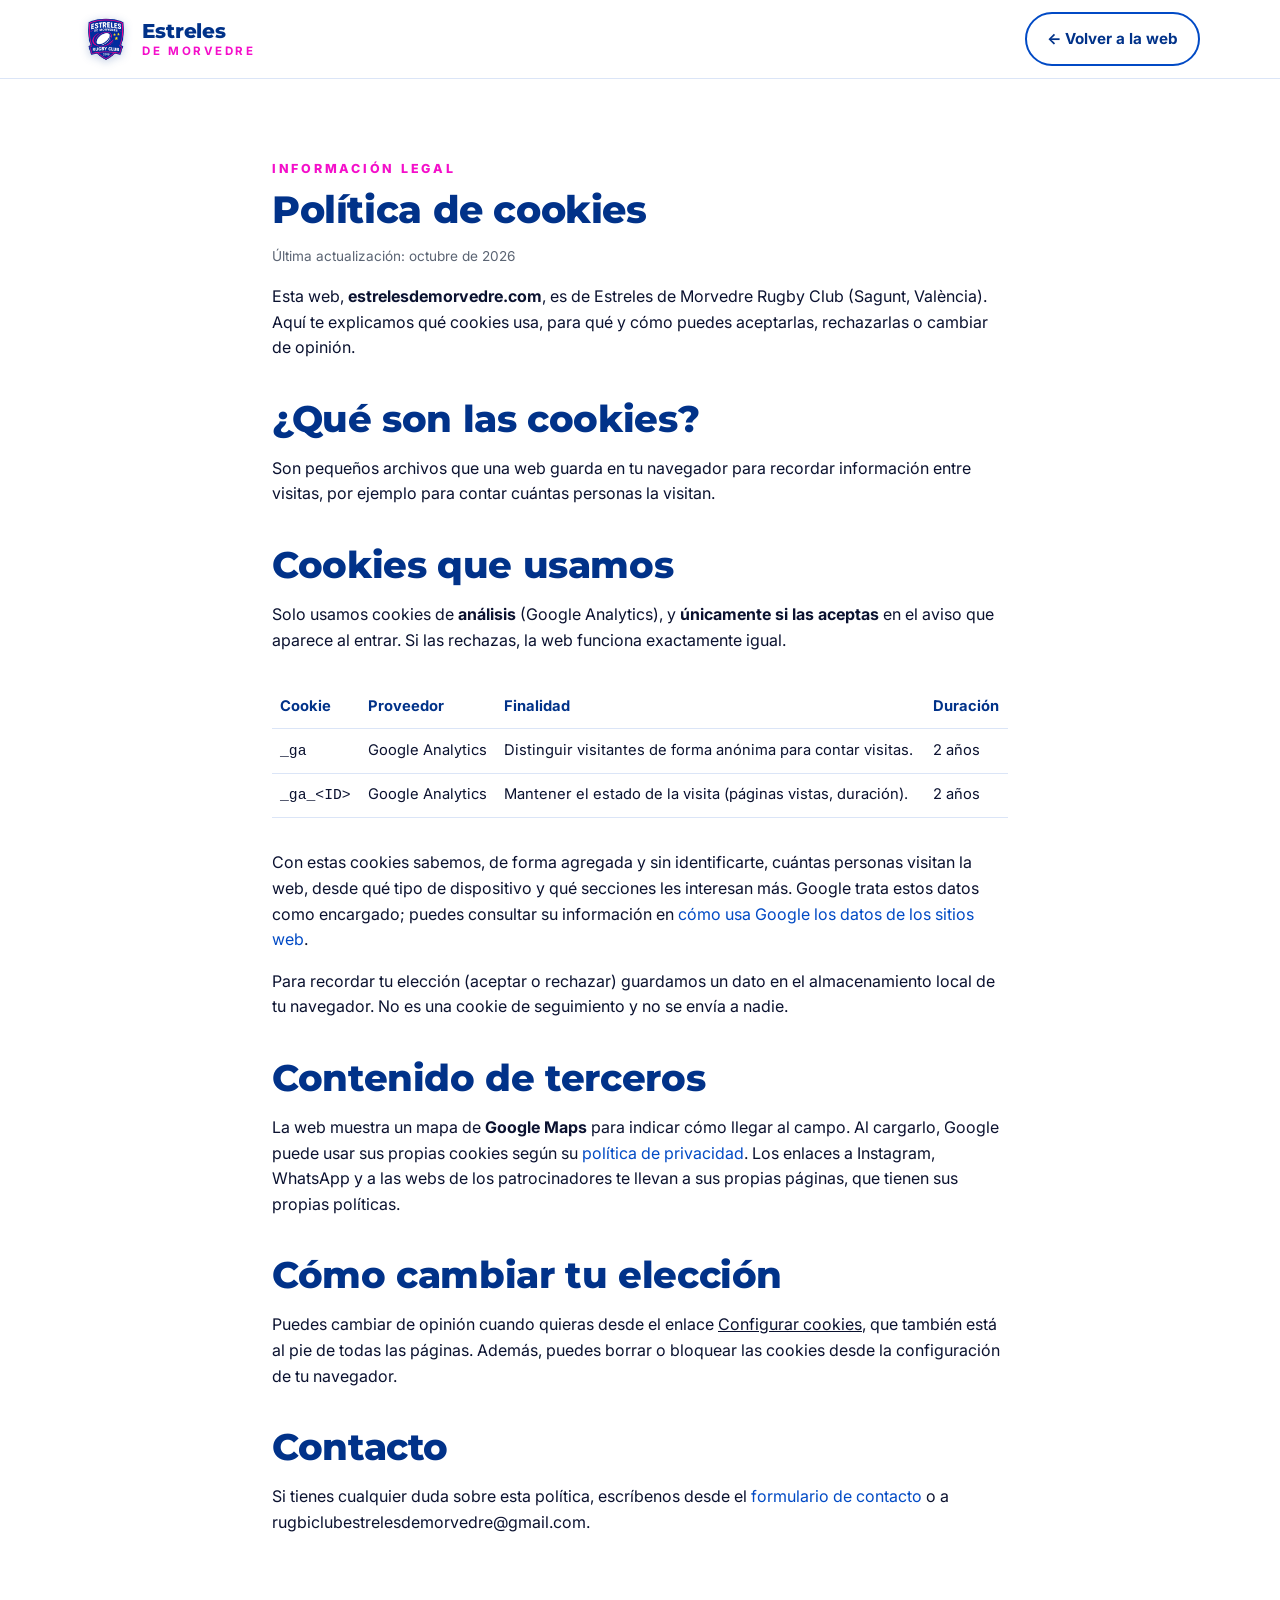
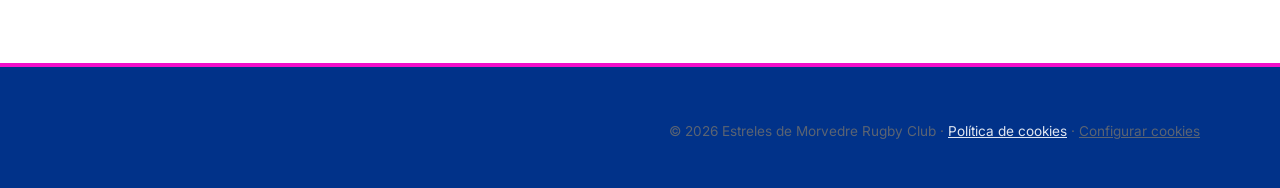
==== cookies.html @ 7569c7f7 "Banner de cookies y Google Analytics con consentimiento previo - Banner "Aceptar / Rechazar" con los" ====
<!doctype html>
<html lang="es">
<head>
  <meta charset="utf-8" />
  <meta name="viewport" content="width=device-width, initial-scale=1" />
  <title>Política de cookies · Estreles de Morvedre Rugby Club</title>
  <meta name="description" content="Qué cookies usa la web de Estreles de Morvedre Rugby Club y cómo gestionarlas." />
  <meta name="theme-color" content="#014AC5" />
  <meta name="format-detection" content="email=no" />
  <meta name="robots" content="noindex, follow" />
  <link rel="canonical" href="https://estrelesdemorvedre.com/cookies.html" />
  <link rel="icon" href="favicon.ico" sizes="16x16 32x32 48x48" />
  <link rel="icon" href="favicon-192.png" type="image/png" sizes="192x192" />
  <link rel="apple-touch-icon" href="apple-touch-icon.png" />
  <link rel="preconnect" href="https://fonts.googleapis.com" />
  <link rel="preconnect" href="https://fonts.gstatic.com" crossorigin />
  <link href="https://fonts.googleapis.com/css2?family=Montserrat:wght@800&family=Inter:wght@400;500;700;800&display=swap" rel="stylesheet" />
  <link rel="stylesheet" href="assets/css/styles.css?v=202610121400" />
  <style>
    .legal { max-width: 46rem; }
    .legal h1 { font-family: var(--font-display); font-weight: 800; color: var(--blue-deep); font-size: clamp(1.8rem, 4vw, 2.4rem); line-height: 1.15; margin: .25rem 0 .5rem; letter-spacing: -.01em; }
    .legal h2 { margin-top: 2.25rem; }
    .legal table { width: 100%; border-collapse: collapse; margin: 1rem 0; font-size: .92rem; }
    .legal th, .legal td { text-align: left; padding: .6rem .5rem; border-bottom: 1px solid var(--line); vertical-align: top; }
    .legal th { color: var(--blue-deep); }
    .legal .table-wrap { overflow-x: auto; }
  </style>
</head>
<body>
  <header class="site-header">
    <div class="container nav-wrap">
      <a href="./" class="brand" aria-label="Estreles de Morvedre Rugby Club, inicio">
        <img class="brand-mark" src="assets/img/escudo.png" alt="" width="56" height="56" />
        <span class="brand-text">
          <strong>Estreles</strong>
          <em>de Morvedre</em>
        </span>
      </a>
      <a class="btn btn-ghost-blue" href="./">← Volver a la web</a>
    </div>
  </header>

  <main class="section">
    <div class="container legal">
      <p class="eyebrow">Información legal</p>
      <h1>Política de cookies</h1>
      <p class="muted small">Última actualización: octubre de 2026</p>

      <p>
        Esta web, <strong>estrelesdemorvedre.com</strong>, es de Estreles de
        Morvedre Rugby Club (Sagunt, València). Aquí te explicamos qué
        cookies usa, para qué y cómo puedes aceptarlas, rechazarlas o
        cambiar de opinión.
      </p>

      <h2>¿Qué son las cookies?</h2>
      <p>
        Son pequeños archivos que una web guarda en tu navegador para
        recordar información entre visitas, por ejemplo para contar cuántas
        personas la visitan.
      </p>

      <h2>Cookies que usamos</h2>
      <p>
        Solo usamos cookies de <strong>análisis</strong> (Google Analytics),
        y <strong>únicamente si las aceptas</strong> en el aviso que aparece
        al entrar. Si las rechazas, la web funciona exactamente igual.
      </p>
      <div class="table-wrap">
        <table>
          <thead>
            <tr><th>Cookie</th><th>Proveedor</th><th>Finalidad</th><th>Duración</th></tr>
          </thead>
          <tbody>
            <tr><td><code>_ga</code></td><td>Google Analytics</td><td>Distinguir visitantes de forma anónima para contar visitas.</td><td>2 años</td></tr>
            <tr><td><code>_ga_&lt;ID&gt;</code></td><td>Google Analytics</td><td>Mantener el estado de la visita (páginas vistas, duración).</td><td>2 años</td></tr>
          </tbody>
        </table>
      </div>
      <p>
        Con estas cookies sabemos, de forma agregada y sin identificarte,
        cuántas personas visitan la web, desde qué tipo de dispositivo y qué
        secciones les interesan más. Google trata estos datos como
        encargado; puedes consultar su información en
        <a href="https://policies.google.com/technologies/partner-sites" target="_blank" rel="noopener">cómo usa Google los datos de los sitios web</a>.
      </p>
      <p>
        Para recordar tu elección (aceptar o rechazar) guardamos un dato en
        el almacenamiento local de tu navegador. No es una cookie de
        seguimiento y no se envía a nadie.
      </p>

      <h2>Contenido de terceros</h2>
      <p>
        La web muestra un mapa de <strong>Google Maps</strong> para indicar
        cómo llegar al campo. Al cargarlo, Google puede usar sus propias
        cookies según su
        <a href="https://policies.google.com/privacy" target="_blank" rel="noopener">política de privacidad</a>.
        Los enlaces a Instagram, WhatsApp y a las webs de los patrocinadores
        te llevan a sus propias páginas, que tienen sus propias políticas.
      </p>

      <h2>Cómo cambiar tu elección</h2>
      <p>
        Puedes cambiar de opinión cuando quieras desde el enlace
        <button type="button" class="link-button" data-cookie-settings>Configurar cookies</button>,
        que también está al pie de todas las páginas. Además, puedes borrar
        o bloquear las cookies desde la configuración de tu navegador.
      </p>

      <h2>Contacto</h2>
      <p>
        Si tienes cualquier duda sobre esta política, escríbenos desde el
        <a href="./#unete">formulario de contacto</a> o a
        rugbiclubestrelesdemorvedre@gmail.com.
      </p>
    </div>
  </main>

  <footer class="site-footer">
    <div class="container">
      <p class="muted small copyright">
        © <span id="year"></span> Estreles de Morvedre Rugby Club ·
        <a href="cookies.html">Política de cookies</a> ·
        <button type="button" class="link-button" data-cookie-settings>Configurar cookies</button>
      </p>
    </div>
  </footer>

  <div class="cookie-banner" id="cookie-banner" role="dialog" aria-live="polite" aria-label="Aviso de cookies" hidden>
    <p class="cookie-banner-text">
      Usamos cookies de <strong>Google Analytics</strong> para saber cuántas
      personas visitan la web y mejorarla. Solo las activamos si nos das
      permiso. <a href="cookies.html">Más información</a>
    </p>
    <div class="cookie-banner-actions">
      <button type="button" class="btn btn-ghost-blue" data-cookie-choice="denied">Rechazar</button>
      <button type="button" class="btn btn-primary" data-cookie-choice="granted">Aceptar</button>
    </div>
  </div>

  <script src="assets/js/main.js?v=202610121400" defer></script>
</body>
</html>
---- assets/css/styles.css ----
:root {
  --font-display: "Montserrat", "Inter", system-ui, sans-serif;
  --blue: #014AC5;
  --blue-deep: #013289;
  --blue-ink: #00256b;
  --pink: #F40FCA;
  --pink-2: #c20ba2;
  --star: #FFD400;
  --ink: #0b1230;
  --paper: #ffffff;
  --paper-2: #f4f6fc;
  --muted: #5b6473;
  --line: rgba(1, 74, 197, 0.14);
  --radius: 14px;
  --shadow: 0 10px 30px rgba(1, 74, 197, 0.12);
  --container: 1120px;
}

* { box-sizing: border-box; }

html { scroll-behavior: smooth; }

body {
  margin: 0;
  font-family: "Inter", system-ui, -apple-system, "Segoe UI", Roboto, sans-serif;
  color: var(--ink);
  background: var(--paper);
  line-height: 1.6;
  -webkit-font-smoothing: antialiased;
}

img { max-width: 100%; display: block; }

a { color: var(--blue); text-decoration: none; }
a:hover { color: var(--pink); }

.container {
  width: min(100% - 2rem, var(--container));
  margin-inline: auto;
}

.skip-link {
  position: absolute;
  left: -9999px;
  top: 0;
  background: var(--blue);
  color: #fff;
  padding: .5rem 1rem;
  z-index: 1000;
}
.skip-link:focus { left: 1rem; top: 1rem; }

/* Header */
.site-header {
  position: sticky;
  top: 0;
  z-index: 50;
  background: rgba(255, 255, 255, 0.94);
  backdrop-filter: saturate(140%) blur(8px);
  border-bottom: 1px solid var(--line);
}

.nav-wrap {
  display: flex;
  align-items: center;
  justify-content: space-between;
  padding: .75rem 0;
  gap: 1rem;
}

.brand {
  display: inline-flex;
  align-items: center;
  gap: .65rem;
  color: var(--blue-deep);
}
.brand:hover { color: var(--blue-deep); }
.brand-mark {
  display: block;
  height: 52px;
  width: 52px;
  flex: none;
  object-fit: contain;
  filter: drop-shadow(0 2px 4px rgba(1, 50, 137, 0.22));
}
.brand-text { display: flex; flex-direction: column; line-height: 1; }
.brand-text strong {
  font-family: var(--font-display);
  font-weight: 800;
  font-size: 1.25rem;
  letter-spacing: -.01em;
  color: var(--blue-deep);
  line-height: 1.15;
}
.brand-text em {
  font-style: normal;
  font-size: .72rem;
  letter-spacing: .22em;
  text-transform: uppercase;
  color: var(--pink);
  margin-top: .2rem;
  font-weight: 700;
}

.primary-nav ul {
  list-style: none;
  display: flex;
  gap: 1.4rem;
  margin: 0; padding: 0;
}
.primary-nav a {
  font-weight: 600;
  font-size: .95rem;
  padding: .35rem 0;
  color: var(--blue-deep);
  border-bottom: 2px solid transparent;
  transition: border-color .15s ease, color .15s ease;
}
.primary-nav a:hover {
  border-color: var(--pink);
  color: var(--pink);
}

.has-dropdown { position: relative; }
.primary-nav .dropdown {
  list-style: none;
  margin: 0;
  padding: 0;
}
@media (min-width: 801px) {
  .has-dropdown .dropdown {
    position: absolute;
    top: 100%;
    left: 0;
    display: none;
    flex-direction: column;
    min-width: 190px;
    background: #fff;
    border: 1px solid var(--line);
    border-radius: 10px;
    box-shadow: var(--shadow);
    padding: .4rem 0;
    z-index: 60;
  }
  .has-dropdown:hover .dropdown,
  .has-dropdown:focus-within .dropdown {
    display: flex;
  }
  .has-dropdown .dropdown a {
    padding: .55rem 1rem;
    border-bottom: 0;
    white-space: nowrap;
  }
}

.nav-toggle {
  display: none;
  background: none;
  border: 0;
  padding: .5rem;
  cursor: pointer;
}
.nav-toggle span {
  display: block;
  width: 24px;
  height: 2px;
  background: var(--blue-deep);
  margin: 5px 0;
  transition: transform .2s ease, opacity .2s ease;
}
.nav-toggle[aria-expanded="true"] span:nth-child(1) { transform: translateY(7px) rotate(45deg); }
.nav-toggle[aria-expanded="true"] span:nth-child(2) { opacity: 0; }
.nav-toggle[aria-expanded="true"] span:nth-child(3) { transform: translateY(-7px) rotate(-45deg); }

@media (max-width: 800px) {
  .nav-toggle { display: block; }
  .primary-nav {
    position: absolute;
    inset: 100% 0 auto 0;
    background: var(--paper);
    border-bottom: 1px solid var(--line);
    box-shadow: var(--shadow);
    max-height: 0;
    overflow: hidden;
    transition: max-height .25s ease;
  }
  .primary-nav.open { max-height: 480px; overflow-y: auto; }
  .primary-nav ul {
    flex-direction: column;
    padding: 1rem;
    gap: .25rem;
  }
  .primary-nav a {
    display: block;
    padding: .65rem 0;
    border-bottom: 1px solid var(--line);
  }
  .has-dropdown .dropdown {
    padding-left: 1rem;
  }
  .has-dropdown .dropdown a {
    font-size: .88rem;
  }
}

/* Hero */
.hero {
  position: relative;
  isolation: isolate;
  color: #fff;
  padding: 7rem 0 6rem;
  min-height: 600px;
  overflow: hidden;
  display: flex;
  align-items: center;
}
.hero-bg {
  position: absolute;
  inset: 0;
  z-index: -2;
  background-image:
    url("../img/hero-team.jpg"),
    linear-gradient(160deg, var(--blue) 0%, var(--blue-deep) 100%);
  background-size: cover, auto;
  background-position: center 40%, center;
  background-repeat: no-repeat;
  transform-origin: center;
  animation: hero-kenburns 22s ease-in-out alternate infinite;
}
.hero::before {
  content: "";
  position: absolute;
  inset: 0;
  z-index: -1;
  pointer-events: none;
  background:
    linear-gradient(180deg, rgba(0, 18, 60, .55) 0%, rgba(0, 18, 60, .35) 35%, rgba(0, 18, 60, .78) 100%),
    radial-gradient(900px 480px at 100% 100%, rgba(244, 15, 202, .28), transparent 60%);
}
@keyframes hero-kenburns {
  from { transform: scale(1) translate(0, 0); }
  to   { transform: scale(1.06) translate(-1%, -1.5%); }
}
@media (prefers-reduced-motion: reduce) {
  .hero-bg { animation: none; }
}

.hero-inner { max-width: 760px; }
.eyebrow {
  text-transform: uppercase;
  letter-spacing: .22em;
  font-size: .78rem;
  color: var(--star);
  margin: 0 0 .6rem;
  font-weight: 800;
}
.hero h1 {
  font-family: var(--font-display);
  font-weight: 800;
  font-size: clamp(2.34rem, 6.24vw, 4.68rem);
  line-height: 1.05;
  letter-spacing: -.01em;
  margin: 0 0 1rem;
  text-shadow: 0 2px 18px rgba(0, 18, 60, .45);
}
.hero h1 .accent {
  background: linear-gradient(90deg, #ffffff 0%, var(--star) 60%, var(--pink) 100%);
  -webkit-background-clip: text;
  background-clip: text;
  color: transparent;
}
.hero .lead {
  font-size: 1.15rem;
  max-width: 56ch;
  color: rgba(255,255,255,.92);
  margin: 0 0 2rem;
  text-shadow: 0 1px 8px rgba(0, 18, 60, .5);
}
.cta-row { display: flex; flex-wrap: wrap; gap: .75rem; }

.btn {
  display: inline-flex;
  align-items: center;
  gap: .5rem;
  font-weight: 700;
  font-size: .95rem;
  padding: .8rem 1.25rem;
  border-radius: 999px;
  border: 2px solid transparent;
  cursor: pointer;
  transition: transform .1s ease, background .15s ease, color .15s ease, border-color .15s ease;
}
.btn:active { transform: translateY(1px); }
.btn-primary {
  background: var(--pink);
  color: #fff;
}
.btn-primary:hover { background: var(--pink-2); color: #fff; }
.btn-ghost {
  border-color: rgba(255,255,255,.55);
  color: #fff;
}
.btn-ghost:hover { border-color: var(--star); color: var(--star); }

/* Sections */
.section { padding: 5rem 0; scroll-margin-top: 70px; }
.anchor-alias {
  display: block;
  position: relative;
  top: -70px;
  height: 0;
}
.section-alt { background: var(--paper-2); }
.section h2 {
  font-family: var(--font-display);
  font-weight: 800;
  font-size: clamp(1.56rem, 3.43vw, 2.34rem);
  letter-spacing: -.01em;
  margin: 0 0 1rem;
  color: var(--blue-deep);
  line-height: 1.15;
}
.section .eyebrow { color: var(--pink); }

.two-col {
  display: grid;
  grid-template-columns: 1.1fr .9fr;
  gap: 3rem;
  align-items: start;
}
@media (max-width: 800px) {
  .two-col { grid-template-columns: 1fr; gap: 2rem; }
}

.bullets {
  margin: 1rem 0 1.5rem;
  padding: 0;
  list-style: none;
}
.bullets li {
  position: relative;
  padding-left: 1.5rem;
  margin: .35rem 0;
}
.bullets li::before {
  content: "★";
  position: absolute;
  left: 0;
  top: 0;
  color: var(--pink);
  font-size: .9rem;
}

.stats {
  display: grid;
  grid-template-columns: repeat(2, minmax(0, 1fr));
  gap: 1rem;
  background: #fff;
  padding: 1.25rem;
  border-radius: var(--radius);
  border: 1px solid var(--line);
  box-shadow: var(--shadow);
}
.stat {
  display: flex;
  flex-direction: column;
  padding: .75rem;
  border-radius: 10px;
  background: var(--paper-2);
}
.stat .num {
  font-family: var(--font-display);
  font-weight: 800;
  font-size: 1.87rem;
  color: var(--blue);
  line-height: 1;
}
.stat .label {
  font-size: .8rem;
  color: var(--muted);
  text-transform: uppercase;
  letter-spacing: .14em;
  margin-top: .25rem;
}

/* Cards */
.cards {
  display: grid;
  grid-template-columns: repeat(3, 1fr);
  gap: 1.25rem;
  margin-top: 1.75rem;
}
@media (max-width: 900px) { .cards { grid-template-columns: 1fr; } }
.card {
  background: #fff;
  border: 1px solid var(--line);
  border-radius: var(--radius);
  padding: 1.5rem;
  box-shadow: var(--shadow);
  transition: transform .15s ease, box-shadow .15s ease, border-color .15s ease;
  position: relative;
  overflow: hidden;
}
.card::before {
  content: "";
  position: absolute;
  inset: 0 0 auto 0;
  height: 4px;
  background: linear-gradient(90deg, var(--blue) 0%, var(--pink) 100%);
}
.card:hover { transform: translateY(-2px); box-shadow: 0 16px 36px rgba(1,74,197,.18); border-color: rgba(244,15,202,.25); }
.card h3 {
  font-family: var(--font-display);
  font-weight: 800;
  font-size: 1.25rem;
  letter-spacing: -.01em;
  margin: 0 0 .35rem;
  color: var(--blue-deep);
  line-height: 1.15;
}
.card p { margin: 0 0 1rem; color: #2c3645; }
.card-link { font-weight: 700; color: var(--pink); }
.card-link:hover { color: var(--pink-2); }

/* Matches */
.matches {
  margin-top: 1.5rem;
  display: grid;
  gap: .75rem;
}
.match {
  display: grid;
  grid-template-columns: auto minmax(0, 1fr) auto;
  gap: 1.25rem;
  align-items: center;
  background: #fff;
  border: 1px solid var(--line);
  border-radius: var(--radius);
  padding: 1rem 1.25rem;
  box-shadow: var(--shadow);
}
.match-date {
  display: flex;
  flex-direction: column;
  align-items: center;
  background: var(--blue);
  color: #fff;
  border-radius: 10px;
  padding: .5rem .75rem;
  min-width: 64px;
}
.match-date .day {
  font-family: var(--font-display);
  font-weight: 800;
  font-size: 1.33rem;
  line-height: 1;
}
.match-date .month {
  font-size: .72rem;
  letter-spacing: .18em;
  text-transform: uppercase;
  color: var(--star);
}
.match-info p { margin: .1rem 0; }
.match-comp { font-size: .8rem; color: var(--muted); text-transform: uppercase; letter-spacing: .14em; }
.match-teams { font-size: 1.05rem; }
.match-meta { color: var(--muted); font-size: .9rem; }
.badge {
  font-size: .75rem;
  font-weight: 700;
  letter-spacing: .12em;
  text-transform: uppercase;
  padding: .35rem .6rem;
  border-radius: 999px;
}
.badge-home { background: var(--pink); color: #fff; }
.badge-away { background: rgba(1,74,197,.1); color: var(--blue-deep); }

@media (max-width: 600px) {
  .match { grid-template-columns: auto minmax(0, 1fr); }
  .match .badge { grid-column: 2; justify-self: start; }
}

/* Quote */
.quote {
  background: var(--blue-deep);
  color: #fff;
  border-radius: var(--radius);
  padding: 2rem;
  position: relative;
  overflow: hidden;
}
.quote::before {
  content: "“";
  position: absolute;
  top: -.4rem;
  left: .8rem;
  font-size: 7rem;
  color: var(--pink);
  line-height: 1;
  opacity: .55;
  font-family: Georgia, serif;
}
.quote blockquote {
  margin: 0 0 1rem;
  font-size: 1.15rem;
  font-style: italic;
  position: relative;
}
.quote cite {
  font-style: normal;
  color: var(--star);
  font-size: .9rem;
  letter-spacing: .04em;
}

/* Contact */
.contact-list {
  list-style: none;
  padding: 0;
  margin: 1rem 0 0;
  display: grid;
  gap: .5rem;
}
.contact-list li {
  display: grid;
  grid-template-columns: 130px minmax(0, 1fr);
  gap: 1rem;
  padding: .6rem 0;
  border-bottom: 1px dashed var(--line);
}
.contact-list li > a,
.contact-list .contact-email {
  overflow-wrap: anywhere;
}
.contact-list span {
  text-transform: uppercase;
  letter-spacing: .14em;
  font-size: .78rem;
  color: var(--muted);
}

.contact-form {
  background: #fff;
  border: 1px solid var(--line);
  border-radius: var(--radius);
  padding: 1.5rem;
  box-shadow: var(--shadow);
  display: grid;
  gap: 1rem;
}
.contact-form label {
  display: flex;
  flex-direction: column;
  gap: .35rem;
  font-size: .85rem;
  font-weight: 600;
  color: var(--blue-deep);
}
.contact-form input,
.contact-form textarea {
  font: inherit;
  padding: .7rem .85rem;
  border: 1px solid var(--line);
  border-radius: 10px;
  background: var(--paper-2);
  color: var(--ink);
  transition: border-color .15s ease, box-shadow .15s ease;
}
.contact-form input:focus,
.contact-form textarea:focus {
  outline: none;
  border-color: var(--pink);
  box-shadow: 0 0 0 3px rgba(244, 15, 202, .22);
}

.form-honey {
  position: absolute;
  left: -9999px;
  width: 1px;
  height: 1px;
  opacity: 0;
}
.form-status {
  margin: 0;
  padding: .75rem 1rem;
  border-radius: 10px;
  font-size: .95rem;
  font-weight: 600;
  overflow-wrap: anywhere;
}
.form-status--ok { background: rgba(37, 211, 102, .12); color: #0f6b35; }
.form-status--error { background: rgba(244, 15, 202, .1); color: #8a0a73; }
.contact-form button[disabled] { opacity: .7; cursor: progress; }

.form-actions {
  display: flex;
  flex-wrap: wrap;
  gap: .6rem;
}
.btn-whatsapp {
  background: #25D366;
  color: #fff;
  border: 2px solid transparent;
}
.btn-whatsapp:hover {
  background: #1ebe57;
  color: #fff;
}

/* Floating WhatsApp pill */
.wa-float {
  position: fixed;
  right: 1rem;
  bottom: 1rem;
  z-index: 60;
  display: inline-flex;
  align-items: center;
  gap: .5rem;
  background: #25D366;
  color: #fff;
  font-weight: 700;
  font-size: .9rem;
  padding: .75rem 1rem;
  border-radius: 999px;
  box-shadow: 0 10px 25px rgba(37, 211, 102, .45);
  transition: transform .25s ease, box-shadow .15s ease, background .15s ease, opacity .25s ease;
}
.wa-float--hidden {
  opacity: 0;
  pointer-events: none;
  transform: translateY(24px) scale(.85);
}
.wa-float:hover,
.wa-float:focus-visible {
  background: #1ebe57;
  color: #fff;
  transform: translateY(-2px);
  box-shadow: 0 14px 30px rgba(37, 211, 102, .55);
  outline: none;
}
.wa-float svg { flex: none; }
@media (max-width: 600px) {
  .wa-float {
    bottom: max(1rem, env(safe-area-inset-bottom));
    right: max(1rem, env(safe-area-inset-right));
    padding: .75rem;
    border-radius: 999px;
    aspect-ratio: 1 / 1;
    width: 52px;
    height: 52px;
    justify-content: center;
  }
  .wa-float-label { display: none; }
}

/* Section heading block (used by Eventos & Patrocinadores) */
.section-head { max-width: 65ch; margin-bottom: 2rem; }
.section-lead { font-size: 1.05rem; margin-top: .25rem; }

/* Events */
.event {
  background: #fff;
  border: 1px solid var(--line);
  border-radius: var(--radius);
  overflow: hidden;
  box-shadow: var(--shadow);
  display: grid;
  grid-template-columns: 1fr;
  position: relative;
}
.event::before {
  content: "";
  position: absolute;
  inset: 0 0 auto 0;
  height: 4px;
  background: linear-gradient(90deg, var(--blue) 0%, var(--pink) 100%);
  z-index: 1;
}
.event-media {
  position: relative;
  aspect-ratio: 16 / 9;
  background-image:
    url("../img/event-1.jpg"),
    linear-gradient(135deg, var(--blue) 0%, var(--blue-deep) 60%, var(--pink) 130%);
  background-size: cover, auto;
  background-position: center, center;
  background-repeat: no-repeat;
}
.event-tag {
  position: absolute;
  top: 1rem;
  left: 1rem;
  background: var(--pink);
  color: #fff;
  font-size: .72rem;
  font-weight: 800;
  letter-spacing: .14em;
  text-transform: uppercase;
  padding: .35rem .65rem;
  border-radius: 999px;
  z-index: 2;
}
.event-tag-past {
  background: var(--blue);
}
.event-media-photo {
  background: var(--paper-2);
  overflow: hidden;
}
.event-media-photo img {
  width: 100%;
  height: 100%;
  object-fit: cover;
  display: block;
}

/* Event gallery */
.event-gallery {
  margin-top: 2.5rem;
  padding-top: 2rem;
  border-top: 1px solid var(--line);
  scroll-margin-top: 80px;
}
.event-gallery-head { margin-bottom: 1rem; }
.event-gallery-head h4 {
  font-family: var(--font-display);
  font-weight: 800;
  font-size: 1.17rem;
  letter-spacing: -.01em;
  color: var(--blue-deep);
  margin: 0 0 .15rem;
  line-height: 1.15;
}

/* Crónicas (event past editions) — mobile first */
.cronicas {
  display: grid;
  gap: 1.5rem;
}
.cronica {
  background: #fff;
  border: 1px solid var(--line);
  border-radius: var(--radius);
  overflow: hidden;
  box-shadow: var(--shadow);
  padding: 1.5rem 1.25rem;
  display: grid;
  gap: 1.1rem;
  position: relative;
}
.cronica::before {
  content: "";
  position: absolute;
  inset: 0 0 auto 0;
  height: 4px;
  background: linear-gradient(90deg, var(--blue) 0%, var(--pink) 100%);
}
.cronica-head {
  display: grid;
  gap: .4rem;
}
.cronica-head .event-tag {
  position: static;
  width: fit-content;
}
.cronica-title {
  font-family: var(--font-display);
  font-weight: 800;
  font-size: clamp(1.48rem, 4.68vw, 2.03rem);
  letter-spacing: -.01em;
  color: var(--blue-deep);
  margin: 0;
  line-height: 1;
}
.cronica-meta {
  margin: 0;
  color: var(--muted);
  font-weight: 600;
  font-size: .92rem;
}
.cronica-hero {
  display: block;
  aspect-ratio: 16 / 10;
  border-radius: 10px;
  overflow: hidden;
  background: var(--paper-2);
}
.cronica-hero img {
  width: 100%;
  height: 100%;
  object-fit: cover;
  display: block;
  transition: transform .35s ease;
}
.cronica-hero:hover img { transform: scale(1.02); }
.cronica-desc {
  margin: 0;
  color: #2c3645;
  line-height: 1.55;
}
.cronica-photos { display: grid; gap: 1rem; }
.cronica-toggle { justify-self: start; }
.cronica-photos .gallery-grid[data-collapsed="true"] a:nth-child(n+7) {
  display: none;
}

@media (min-width: 700px) {
  .cronica { padding: 2rem; gap: 1.5rem; }
  .cronica-hero { aspect-ratio: 16 / 9; }
  .cronica-photos .gallery-grid { grid-template-columns: repeat(3, 1fr); }
  .cronica-photos .gallery-grid[data-collapsed="true"] a:nth-child(n+7) { display: none; }
}

@media (min-width: 1000px) {
  .cronicas { gap: 2rem; }
  .cronica { padding: 2.25rem 2.5rem; }
  .cronica-photos .gallery-grid { grid-template-columns: repeat(4, 1fr); }
  .cronica-photos .gallery-grid[data-collapsed="true"] a:nth-child(-n+8) { display: block; }
  .cronica-photos .gallery-grid[data-collapsed="true"] a:nth-child(n+9) { display: none; }
}

.gallery-grid {
  display: grid;
  grid-template-columns: repeat(2, 1fr);
  gap: .5rem;
}
@media (min-width: 600px) {
  .gallery-grid { grid-template-columns: repeat(3, 1fr); gap: .75rem; }
}
@media (min-width: 900px) {
  .gallery-grid { grid-template-columns: repeat(4, 1fr); }
}
.gallery-grid a {
  display: block;
  aspect-ratio: 1 / 1;
  overflow: hidden;
  border-radius: 10px;
  background: var(--paper-2);
  position: relative;
}
.gallery-grid img {
  width: 100%;
  height: 100%;
  object-fit: cover;
  display: block;
  transition: transform .3s ease, filter .2s ease;
}
.gallery-grid a:hover img,
.gallery-grid a:focus-visible img {
  transform: scale(1.05);
  filter: brightness(1.05);
}
.gallery-grid a::after {
  content: "↗";
  position: absolute;
  top: .5rem;
  right: .5rem;
  width: 28px;
  height: 28px;
  display: grid;
  place-items: center;
  background: rgba(1, 50, 137, .85);
  color: #fff;
  border-radius: 999px;
  font-size: .9rem;
  opacity: 0;
  transition: opacity .15s ease;
}
.gallery-grid a:hover::after,
.gallery-grid a:focus-visible::after {
  opacity: 1;
}

/* Lightbox (visor de fotos de galería) */
.lightbox {
  position: fixed;
  inset: 0;
  z-index: 1000;
  display: flex;
  align-items: center;
  justify-content: center;
  background: rgba(6, 8, 20, 0.92);
  animation: lightbox-fade .18s ease;
}
.lightbox[hidden] { display: none; }
@keyframes lightbox-fade {
  from { opacity: 0; }
  to { opacity: 1; }
}
.lightbox-stage {
  position: relative;
  width: min(92vw, 1100px);
  max-height: 90vh;
  display: grid;
  justify-items: center;
  gap: .75rem;
}
.lightbox-img {
  max-width: 100%;
  max-height: 82vh;
  width: auto;
  height: auto;
  object-fit: contain;
  border-radius: 8px;
  box-shadow: 0 20px 60px rgba(0, 0, 0, .5);
  background: #0b1230;
}
.lightbox-counter {
  margin: 0;
  color: #fff;
  font-weight: 600;
  font-size: .9rem;
  letter-spacing: .02em;
}
.lightbox-close,
.lightbox-nav {
  position: fixed;
  border: none;
  background: rgba(255, 255, 255, .12);
  color: #fff;
  cursor: pointer;
  display: grid;
  place-items: center;
  line-height: 1;
  transition: background .15s ease, transform .15s ease;
}
.lightbox-close:hover,
.lightbox-nav:hover {
  background: var(--pink);
}
.lightbox-close:focus-visible,
.lightbox-nav:focus-visible {
  outline: 2px solid var(--star);
  outline-offset: 2px;
}
.lightbox-close {
  top: 1rem;
  right: 1rem;
  width: 44px;
  height: 44px;
  border-radius: 999px;
  font-size: 1.6rem;
}
.lightbox-nav {
  top: 50%;
  transform: translateY(-50%);
  width: 48px;
  height: 48px;
  border-radius: 999px;
  font-size: 2rem;
}
.lightbox-nav:hover { transform: translateY(-50%) scale(1.08); }
.lightbox-prev { left: 1rem; }
.lightbox-next { right: 1rem; }
.lightbox-nav[hidden] { display: none; }

@media (min-width: 700px) {
  .lightbox-close { top: 1.5rem; right: 1.5rem; }
  .lightbox-prev { left: 1.5rem; }
  .lightbox-next { right: 1.5rem; }
}

.event-body {
  padding: 1.75rem;
  display: grid;
  align-content: start;
}
.event-when {
  margin: 0 0 .4rem;
  font-weight: 600;
  font-size: .9rem;
}
.event-title {
  font-family: var(--font-display);
  font-weight: 800;
  font-size: clamp(1.25rem, 2.34vw, 1.72rem);
  letter-spacing: -.01em;
  margin: 0 0 .35rem;
  color: var(--blue-deep);
  line-height: 1.15;
}
.event-location { margin: 0 0 .9rem; color: var(--muted); font-weight: 500; }
.event-desc { margin: 0 0 1.25rem; color: #2c3645; }
.event-cta { display: flex; gap: .6rem; flex-wrap: wrap; }

@media (min-width: 800px) {
  .event-featured { grid-template-columns: 5fr 7fr; }
  .event-featured .event-media { aspect-ratio: auto; min-height: 100%; }
  .event-body { padding: 2.25rem 2.5rem; }
}

.btn-ghost-blue {
  border-color: var(--blue);
  color: var(--blue-deep);
  background: transparent;
}
.btn-ghost-blue:hover {
  border-color: var(--pink);
  color: var(--pink);
}

/* Categorías inferiores subsections */
.subsection { scroll-margin-top: 90px; }
.subsection + .subsection { margin-top: 3rem; }
.section-photo {
  display: block;
  width: 100%;
  height: auto;
  aspect-ratio: 4 / 3;
  object-fit: cover;
  border-radius: var(--radius);
  box-shadow: var(--shadow);
}
/* Mantiene visible la firma del fotógrafo (abajo a la derecha) al recortar a 4:3 */
.section-photo-right { object-position: right center; }
.media-placeholder {
  aspect-ratio: 4 / 3;
  border-radius: var(--radius);
  border: 1px dashed var(--line);
  background: var(--paper-2);
  display: grid;
  place-items: center;
  color: var(--muted);
  font-weight: 600;
  text-align: center;
}
.cronica-upcoming { margin-bottom: 1.5rem; }

/* Sponsors */
.sponsors-intro {
  font-size: 1.1rem;
  line-height: 1.65;
  max-width: 70ch;
  color: #2c3645;
  margin: 0 0 2.25rem;
}
.sponsors-intro strong { color: var(--blue-deep); }

.sponsor-grid {
  display: grid;
  grid-template-columns: repeat(2, minmax(0, 1fr));
  gap: 1rem;
}
@media (min-width: 600px) { .sponsor-grid { grid-template-columns: repeat(3, minmax(0, 1fr)); } }
@media (min-width: 900px) { .sponsor-grid { grid-template-columns: repeat(4, minmax(0, 1fr)); } }

.sponsor {
  background: #fff;
  border: 1px solid var(--line);
  border-radius: var(--radius);
  padding: 1.25rem;
  aspect-ratio: 4 / 3;
  display: grid;
  place-items: center;
  text-align: center;
  text-decoration: none;
  color: var(--blue-deep);
  transition: transform .15s ease, border-color .15s ease, box-shadow .15s ease;
}
.sponsor:hover {
  transform: translateY(-2px);
  border-color: rgba(244, 15, 202, .35);
  box-shadow: 0 12px 28px rgba(1, 74, 197, .14);
}
/* Cada logo lleva su --w (en index.html), calculado para que todos
   ocupen más o menos la misma superficie sea cual sea su proporción. */
.sponsor img {
  width: var(--w, 70%);
  height: auto;
}
.sponsor-name {
  font-family: var(--font-display);
  font-weight: 800;
  font-size: 1.09rem;
  letter-spacing: -.01em;
  color: var(--muted);
  margin: 0;
  line-height: 1.15;
}

.sponsor-cta {
  background: linear-gradient(135deg, var(--blue) 0%, var(--blue-deep) 100%);
  color: #fff;
  border: 0;
  padding: 1.25rem;
  display: flex;
  flex-direction: column;
  justify-content: center;
  align-items: center;
}
.sponsor-cta:hover { color: var(--star); border-color: transparent; }
.sponsor-cta .sponsor-cta-title {
  font-family: var(--font-display);
  font-weight: 800;
  font-size: 1.17rem;
  letter-spacing: -.01em;
  margin: 0 0 .25rem;
  color: inherit;
  line-height: 1.15;
}
.sponsor-cta .sponsor-cta-text {
  font-size: .85rem;
  line-height: 1.4;
  color: rgba(255, 255, 255, .85);
  margin: 0;
}
.sponsor-cta:hover .sponsor-cta-text { color: rgba(255, 255, 255, .95); }
@media (max-width: 599px) {
  /* Que la tarjeta de patrocinio no quede más alta que las de los logos */
  .sponsor-cta { padding: .75rem; }
  .sponsor-cta .sponsor-cta-title { font-size: .95rem; }
  .sponsor-cta .sponsor-cta-text { font-size: .75rem; }
}

/* Map */
.map-block {
  margin-top: 3rem;
  padding-top: 2rem;
  border-top: 1px solid var(--line);
}
.map-head {
  display: flex;
  flex-direction: column;
  align-items: flex-start;
  gap: 1rem;
  margin-bottom: 1.25rem;
}
.map-head .eyebrow { margin-bottom: .35rem; }
.map-title {
  font-family: var(--font-display);
  font-weight: 800;
  font-size: clamp(1.17rem, 2.65vw, 1.56rem);
  letter-spacing: -.01em;
  color: var(--blue-deep);
  margin: 0;
  line-height: 1.15;
}
.map-embed {
  position: relative;
  width: 100%;
  aspect-ratio: 4 / 3;
  border-radius: var(--radius);
  overflow: hidden;
  border: 1px solid var(--line);
  box-shadow: var(--shadow);
  background: var(--paper-2);
}
.map-embed iframe {
  position: absolute;
  inset: 0;
  width: 100%;
  height: 100%;
  border: 0;
}
@media (min-width: 700px) {
  .map-head {
    flex-direction: row;
    align-items: flex-end;
    justify-content: space-between;
  }
  .map-embed { aspect-ratio: 16 / 9; }
}

/* Footer */
.site-footer {
  background: var(--blue-deep);
  color: rgba(255,255,255,.88);
  padding: 2.5rem 0 2rem;
  margin-top: 2rem;
  border-top: 4px solid var(--pink);
}
.site-footer a { color: rgba(255,255,255,.88); }
.site-footer a:hover { color: var(--star); }
.footer-map {
  margin: .9rem 0 0;
  display: grid;
  gap: .5rem;
}
.footer-map iframe {
  display: block;
  width: 100%;
  aspect-ratio: 16 / 9;
  border: 0;
  border-radius: 10px;
  filter: saturate(.9);
}
.footer-map-link {
  justify-self: start;
  font-weight: 600;
}
.footer-social {
  display: flex;
  align-items: center;
  justify-content: space-between;
  gap: 1rem;
  margin: .9rem 0 0;
  font-size: .85rem;
  font-weight: 600;
  color: rgba(255,255,255,.88);
}
.footer-social a {
  display: grid;
  place-items: center;
  width: 34px;
  height: 34px;
  border-radius: 999px;
  background: rgba(255,255,255,.1);
  transition: background .15s ease, color .15s ease;
  flex-shrink: 0;
}
.footer-social a:hover,
.footer-social a:focus-visible {
  background: var(--pink);
  color: #fff;
}
.footer-grid {
  display: grid;
  grid-template-columns: 1.2fr 1fr 1fr;
  gap: 2rem;
  align-items: start;
}
.site-footer nav ul {
  list-style: none;
  padding: 0;
  margin: 0;
  display: grid;
  gap: .35rem;
}
.footer-brand-mark {
  height: 40px;
  width: 40px;
}
.small-brand strong {
  font-family: var(--font-display);
  font-weight: 800;
  font-size: 0.94rem;
  letter-spacing: -.01em;
  color: #fff;
  line-height: 1.15;
}
.small-brand em {
  font-style: normal;
  font-size: .72rem;
  letter-spacing: .22em;
  text-transform: uppercase;
  color: var(--star);
  margin-left: .4rem;
}
.copyright { align-self: end; text-align: right; }

@media (max-width: 700px) {
  .footer-grid { grid-template-columns: 1fr; }
  .copyright { text-align: left; }
}

.muted { color: var(--muted); }
.small { font-size: .85rem; }

/* Aviso de cookies */
.cookie-banner {
  position: fixed;
  left: 1rem;
  right: 1rem;
  bottom: 1rem;
  z-index: 80;
  max-width: 44rem;
  margin: 0 auto;
  background: #fff;
  color: var(--ink);
  border: 1px solid var(--line);
  border-radius: var(--radius);
  box-shadow: 0 18px 48px rgba(1, 25, 70, .28);
  padding: 1.1rem 1.25rem;
  display: grid;
  gap: .9rem;
}
.cookie-banner[hidden] { display: none; }
.cookie-banner-text { margin: 0; font-size: .95rem; line-height: 1.5; }
.cookie-banner-text a { color: var(--blue); font-weight: 600; }
.cookie-banner-actions { display: flex; flex-wrap: wrap; gap: .6rem; justify-content: flex-end; }
.cookie-banner-actions .btn { padding: .6rem 1.2rem; }
@media (min-width: 720px) {
  .cookie-banner { grid-template-columns: 1fr auto; align-items: center; }
}
.link-button {
  background: none;
  border: 0;
  padding: 0;
  font: inherit;
  color: inherit;
  text-decoration: underline;
  cursor: pointer;
}
.site-footer .link-button:hover { color: var(--star); }
.site-footer .copyright a { text-decoration: underline; }
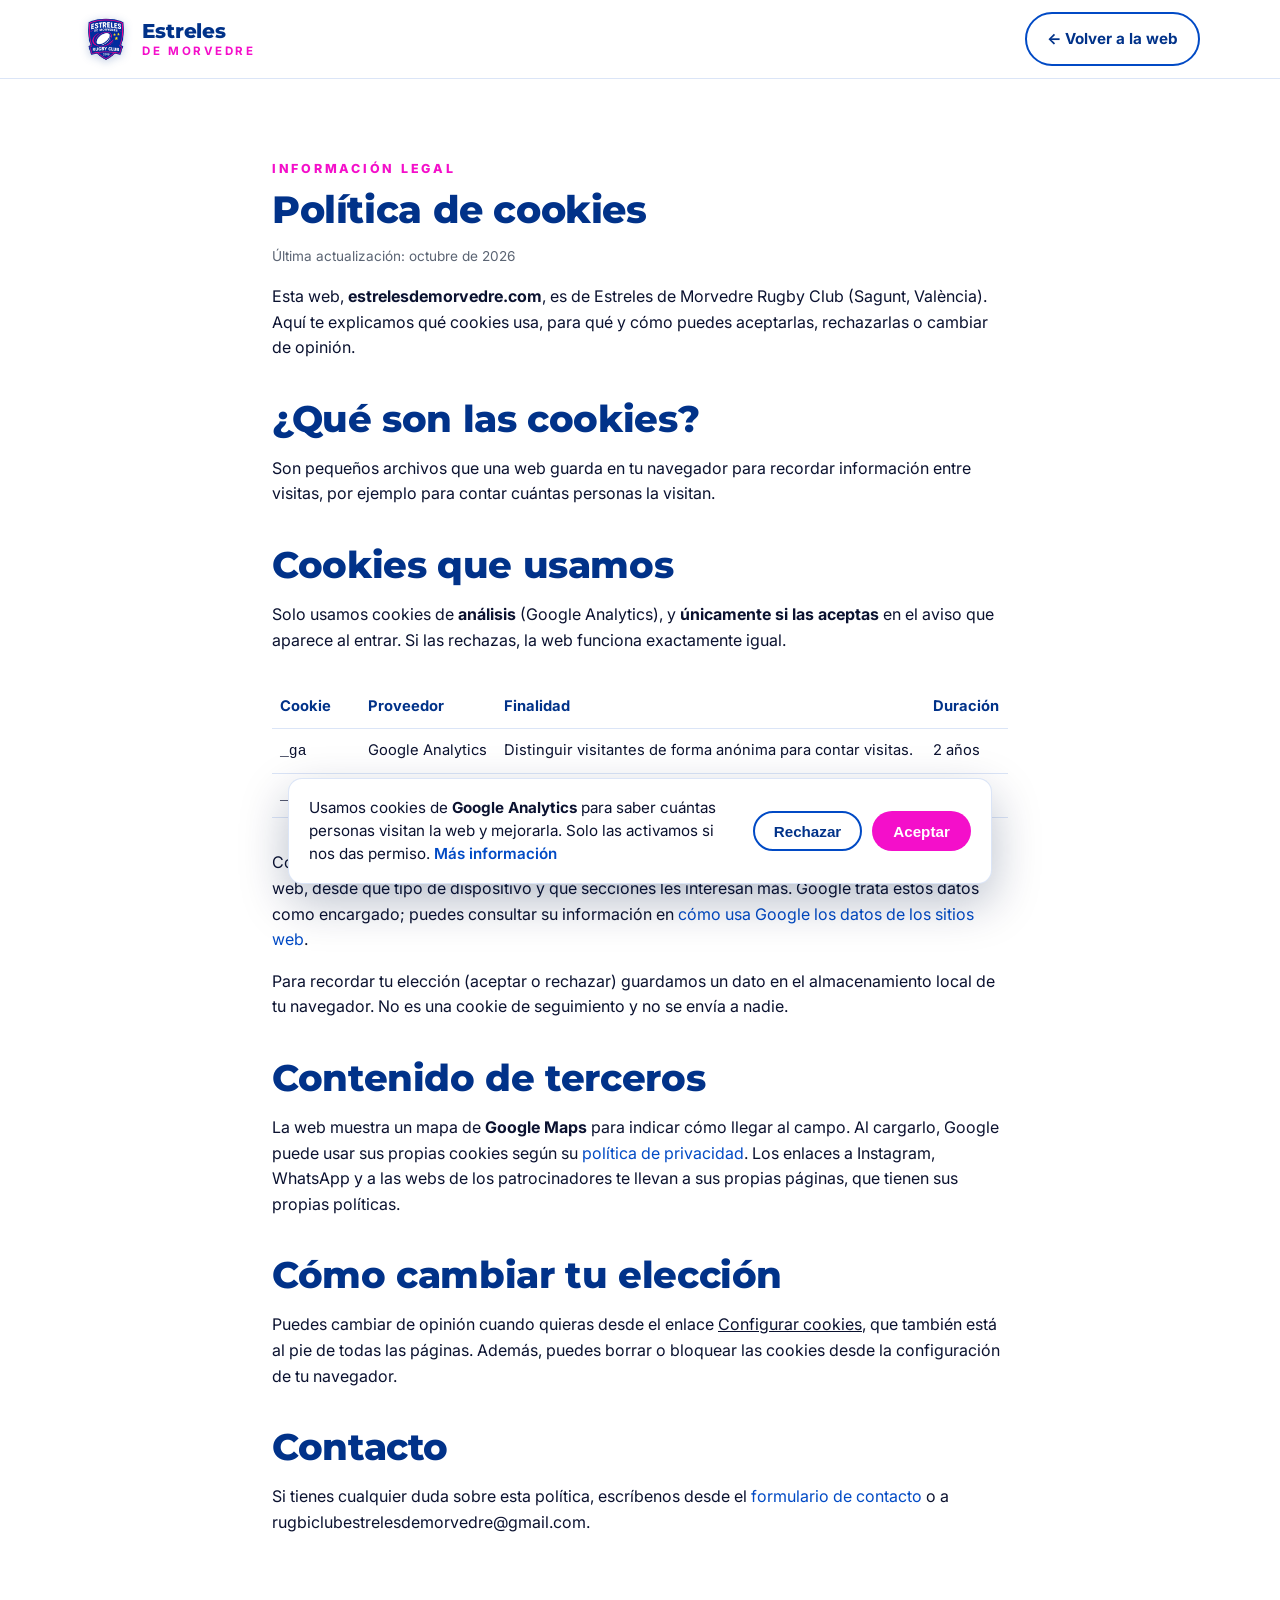
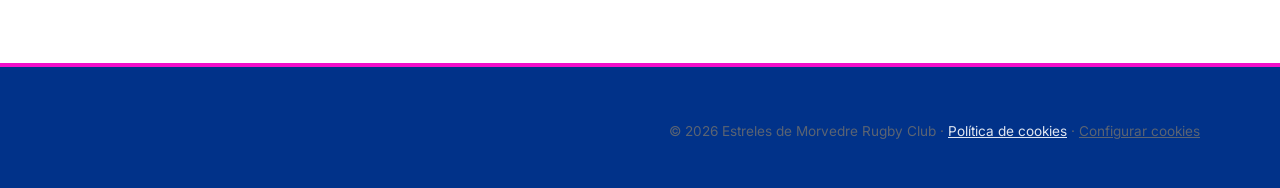
==== commit 6e676fbf: "Activa Google Analytics (G-CDBJZQB04B) con el banner de cookies Co-Authored-By: Claude Opus 5.5 <nor" ====
--- a/cookies.html
+++ b/cookies.html
@@ -15,7 +15,7 @@
   <link rel="preconnect" href="https://fonts.googleapis.com" />
   <link rel="preconnect" href="https://fonts.gstatic.com" crossorigin />
   <link href="https://fonts.googleapis.com/css2?family=Montserrat:wght@800&family=Inter:wght@400;500;700;800&display=swap" rel="stylesheet" />
-  <link rel="stylesheet" href="assets/css/styles.css?v=202610121400" />
+  <link rel="stylesheet" href="assets/css/styles.css?v=202610121430" />
   <style>
     .legal { max-width: 46rem; }
     .legal h1 { font-family: var(--font-display); font-weight: 800; color: var(--blue-deep); font-size: clamp(1.8rem, 4vw, 2.4rem); line-height: 1.15; margin: .25rem 0 .5rem; letter-spacing: -.01em; }
@@ -139,6 +139,6 @@
     </div>
   </div>
 
-  <script src="assets/js/main.js?v=202610121400" defer></script>
+  <script src="assets/js/main.js?v=202610121430" defer></script>
 </body>
 </html>
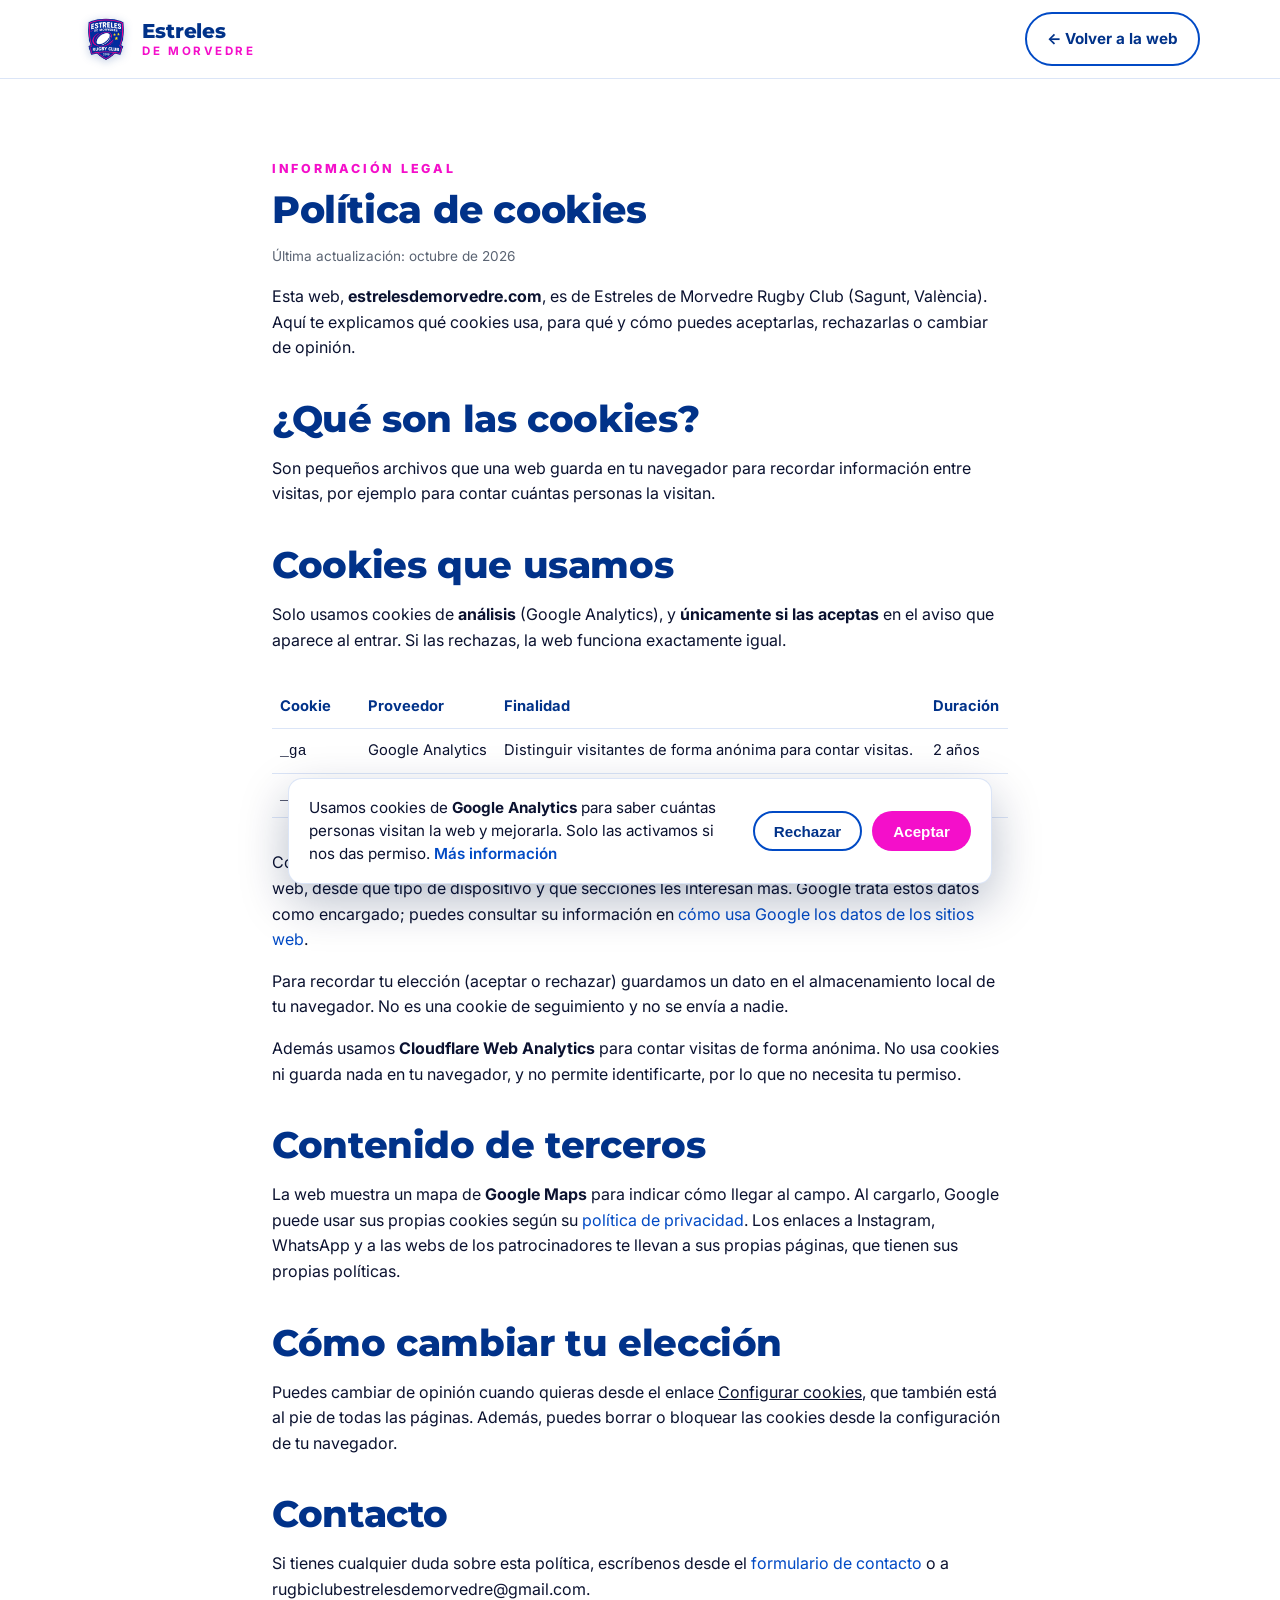
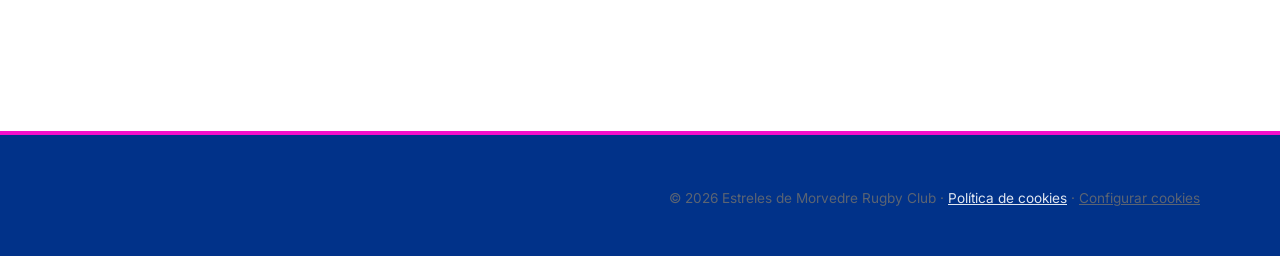
==== commit bd6e39a5: "Cloudflare Web Analytics con el código JS (web fuera del proxy) Al servir la web desde GitHub Pages " ====
--- a/cookies.html
+++ b/cookies.html
@@ -15,7 +15,7 @@
   <link rel="preconnect" href="https://fonts.googleapis.com" />
   <link rel="preconnect" href="https://fonts.gstatic.com" crossorigin />
   <link href="https://fonts.googleapis.com/css2?family=Montserrat:wght@800&family=Inter:wght@400;500;700;800&display=swap" rel="stylesheet" />
-  <link rel="stylesheet" href="assets/css/styles.css?v=202610121430" />
+  <link rel="stylesheet" href="assets/css/styles.css?v=202610171900" />
   <style>
     .legal { max-width: 46rem; }
     .legal h1 { font-family: var(--font-display); font-weight: 800; color: var(--blue-deep); font-size: clamp(1.8rem, 4vw, 2.4rem); line-height: 1.15; margin: .25rem 0 .5rem; letter-spacing: -.01em; }
@@ -89,6 +89,12 @@
         el almacenamiento local de tu navegador. No es una cookie de
         seguimiento y no se envía a nadie.
       </p>
+      <p>
+        Además usamos <strong>Cloudflare Web Analytics</strong> para contar
+        visitas de forma anónima. No usa cookies ni guarda nada en tu
+        navegador, y no permite identificarte, por lo que no necesita tu
+        permiso.
+      </p>
 
       <h2>Contenido de terceros</h2>
       <p>
@@ -139,6 +145,8 @@
     </div>
   </div>
 
-  <script src="assets/js/main.js?v=202610121430" defer></script>
+  <script src="assets/js/main.js?v=202610171900" defer></script>
+  <!-- Cloudflare Web Analytics (sin cookies: no necesita consentimiento) -->
+  <script type="module" src="https://static.cloudflareinsights.com/beacon.min.js" data-cf-beacon='{"token": "bc0f9d43c5f0499fb3e775ff79171eba"}'></script>
 </body>
 </html>
--- a/assets/css/styles.css
+++ b/assets/css/styles.css
@@ -375,7 +375,10 @@
   color: var(--blue);
   line-height: 1;
 }
+.stat { min-width: 0; }
 .stat .label {
+  overflow-wrap: anywhere;
+  hyphens: auto;
   font-size: .8rem;
   color: var(--muted);
   text-transform: uppercase;
@@ -475,6 +478,10 @@
 }
 .badge-home { background: var(--pink); color: #fff; }
 .badge-away { background: rgba(1,74,197,.1); color: var(--blue-deep); }
+/* Partido aplazado: fecha pendiente */
+.match-date--tbc { background: var(--paper-2); color: var(--blue-deep); border: 1px dashed var(--line); }
+.match-date--tbc .month { color: var(--muted); letter-spacing: .08em; }
+.match-status { color: var(--pink); }
 
 @media (max-width: 600px) {
   .match { grid-template-columns: auto minmax(0, 1fr); }
